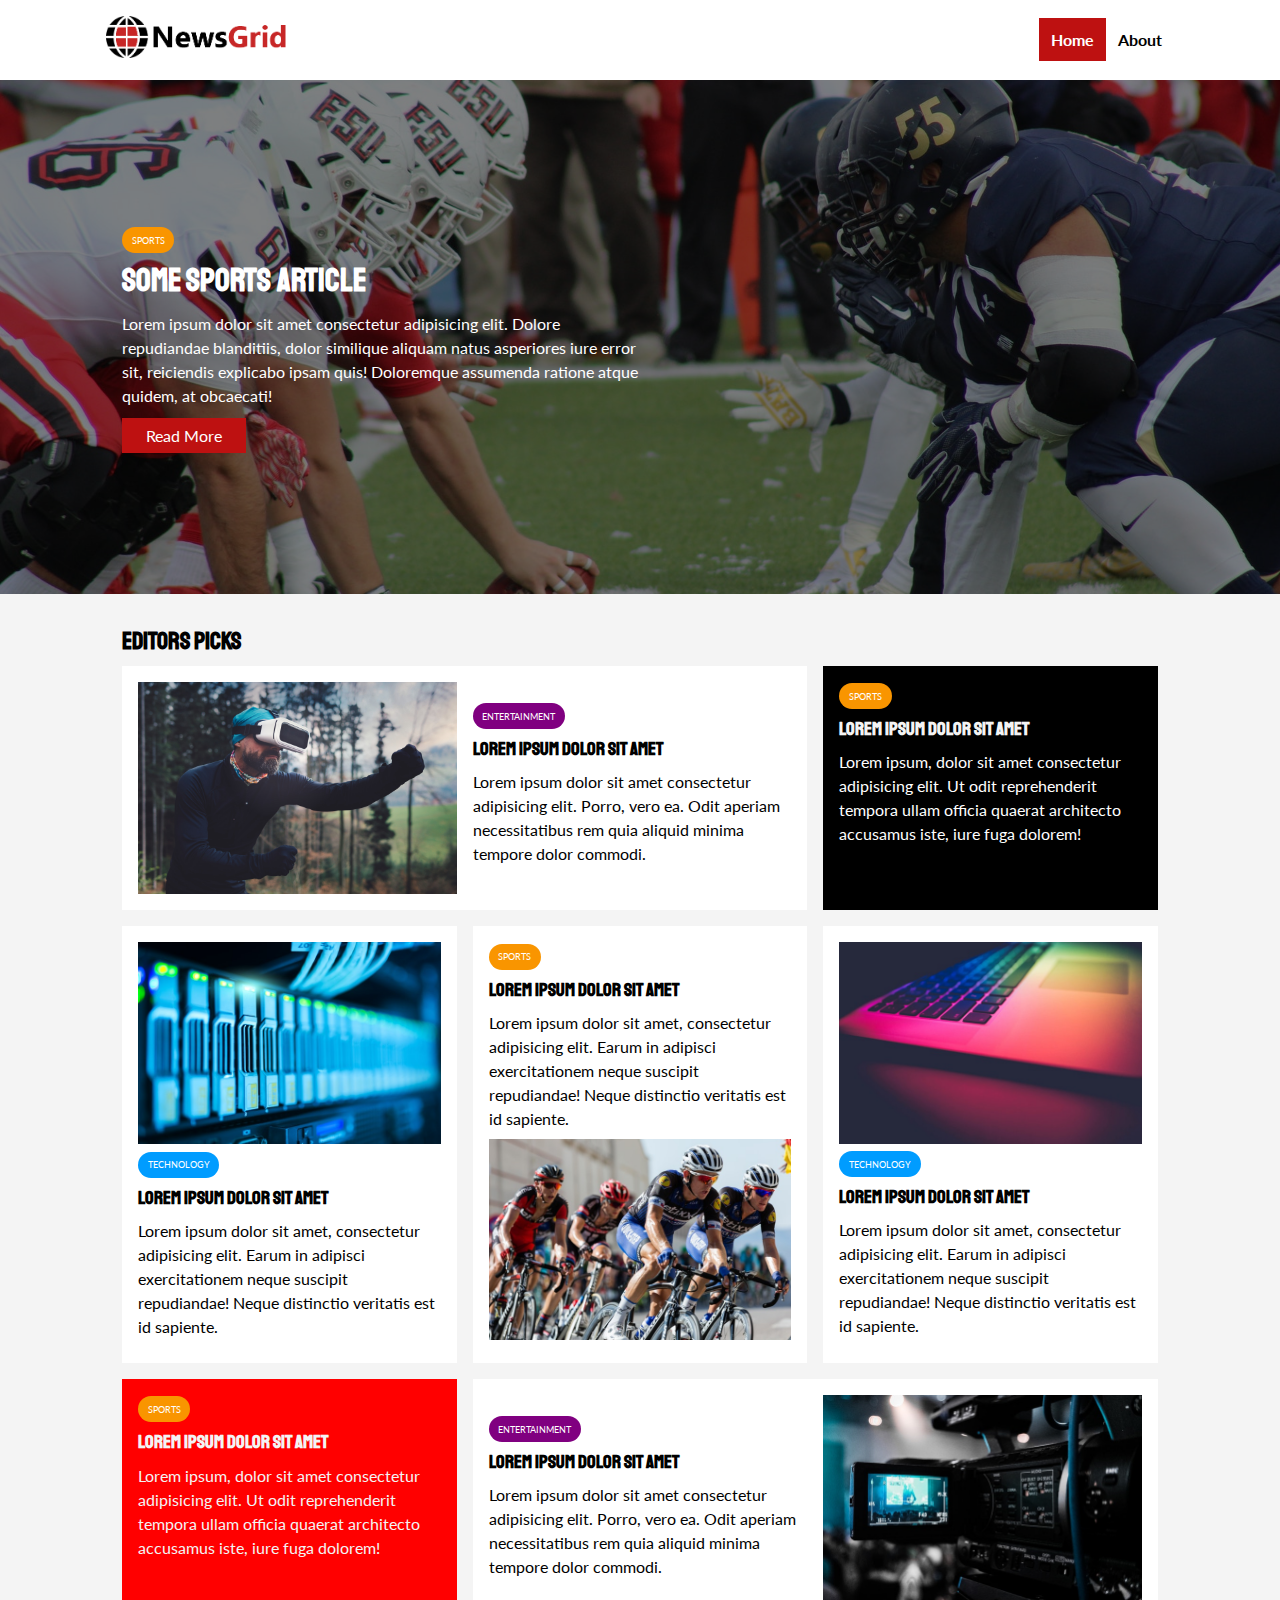
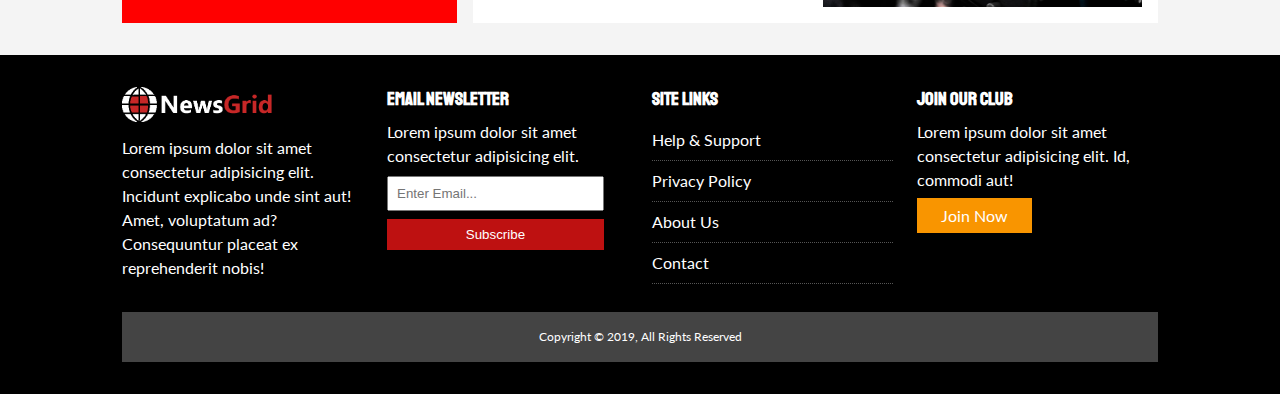
==== index.html @ a492d1f8 "initial commit" ====
<!DOCTYPE html>
<html lang="en">
<head>
  <meta charset="UTF-8">
  <meta http-equiv="X-UA-Compatible" content="IE=edge">
  <meta name="viewport" content="width=device-width, initial-scale=1.0">
  <link rel="shortcut icon" href="/favicon.ico" type="image/x-icon">
  <link rel="stylesheet" href="/style.css">
  <link rel="stylesheet" media="screen and (max-width:768px") href="mobile.css">
  <link rel="preconnect" href="https://fonts.gstatic.com">
  <link href="https://fonts.googleapis.com/css2?family=Lato:ital,wght@0,300;0,400;0,700;1,300&family=Staatliches&display=swap" rel="stylesheet">
  <link rel="stylesheet" href="https://cdnjs.cloudflare.com/ajax/libs/font-awesome/5.15.2/css/all.min.css" integrity="sha512-HK5fgLBL+xu6dm/Ii3z4xhlSUyZgTT9tuc/hSrtw6uzJOvgRr2a9jyxxT1ely+B+xFAmJKVSTbpM/CuL7qxO8w==" crossorigin="anonymous" />
  <title>News Grid | Latest News</title>
</head>
<body>
  <nav id="main-nav">
    <div class="container">
      <a href="index.html"><img src="/imgs/logo.png" class="logo" alt="News Grid"></a>
      <div class="social">
        <a href="facebook.com" target="_blank">
          <i class="fab fa-facebook fa-2x"></i>
        </a>
        <a href="twitter.com" target="_blank">
          <i class="fab fa-twitter fa-2x"></i>
        </a>
        <a href="instagram.com" target="_blank">
          <i class="fab fa-instagram fa-2x"></i>
        </a>
        <a href="youtube.com" target="_blank">
          <i class="fab fa-youtube fa-2x"></i>
        </a>
      </div>
      <div>
        <ul>
          <li><a href="index.html" class="current">Home</a></li>
          <li><a href="about.html">About</a></li>
        </ul>
      </div>
    </div>
  </nav>  

  <header id="showcase">
    <div class="container">
      <div class="showcase-container">
        <div class="showcase-content">
          <div class="category category-sports">Sports
          </div>
          <h1>Some Sports Article</h1>
          <p>
            Lorem ipsum dolor sit amet consectetur adipisicing elit. Dolore repudiandae blanditiis, dolor similique aliquam natus asperiores iure error sit, reiciendis explicabo ipsam quis! Doloremque assumenda ratione atque quidem, at obcaecati!
          </p>
          <a href="#" class="btn btn-primary">Read More</a>
        </div>
      </div>
    </div>
  </header>

  <section id="home-articles" class="py-2">
    <div class="container">
      <h2>Editors Picks</h2>
      <div class="article-container">
        <article class="card">
          <img src="/imgs/ent1.jpg" alt="">
          <div>
            <div class="category category-entertainment">Entertainment</div>
            <h3>
              <a href="#">Lorem ipsum dolor sit amet</a>
            </h3>
            <p>
              Lorem ipsum dolor sit amet consectetur adipisicing elit. Porro, vero ea. Odit aperiam necessitatibus rem quia aliquid minima tempore dolor commodi.
            </p>
          </div>
        </article>

        <article class="card bg-dark">
            <div class="category category-sports">Sports</div>
            <h3><a href="#">Lorem ipsum dolor sit amet</a></h3>
            <p>
              Lorem ipsum, dolor sit amet consectetur adipisicing elit. Ut odit reprehenderit tempora ullam officia quaerat architecto accusamus iste, iure fuga dolorem!
            </p>   
        </article>
        <article class="card">
          <img src="/imgs/tech1.jpg" alt="">
          <div>
            <div class="category category-technology">Technology
            </div>
            <h3><a href="#">Lorem ipsum dolor sit amet</a></h3>
            <p>
              Lorem ipsum dolor sit amet, consectetur adipisicing elit. Earum in adipisci exercitationem neque suscipit repudiandae! Neque distinctio veritatis est id sapiente.
            </p>
          </div>
        </article>

        <article class="card">
          <div>
            <div class="category category-sports">Sports
            </div>
            <h3><a href="#">Lorem ipsum dolor sit amet</a></h3>
            <p>
              Lorem ipsum dolor sit amet, consectetur adipisicing elit. Earum in adipisci exercitationem neque suscipit repudiandae! Neque distinctio veritatis est id sapiente.
            </p>
          </div>
          <img src="/imgs/sports1.jpg" alt="">
        </article>

        <article class="card">
          <img src="/imgs/tech2.jpg" alt="">
          <div>
            <div class="category category-technology">Technology
            </div>
            <h3><a href="#">Lorem ipsum dolor sit amet</a></h3>
            <p>
              Lorem ipsum dolor sit amet, consectetur adipisicing elit. Earum in adipisci exercitationem neque suscipit
              repudiandae! Neque distinctio veritatis est id sapiente.
            </p>
          </div>
        </article>

        <article class="card bg-red">
          <div class="category category-sports">Sports</div>
          <h3><a href="#">Lorem ipsum dolor sit amet</a></h3>
          <p>
            Lorem ipsum, dolor sit amet consectetur adipisicing elit. Ut odit reprehenderit tempora ullam officia quaerat
            architecto accusamus iste, iure fuga dolorem!
          </p>
        </article>

        <article class="card">
          
          <div>
            <div class="category category-entertainment">Entertainment</div>
            <h3>
              <a href="#">Lorem ipsum dolor sit amet</a>
            </h3>
            <p>
              Lorem ipsum dolor sit amet consectetur adipisicing elit. Porro, vero ea. Odit aperiam necessitatibus rem quia
              aliquid minima tempore dolor commodi.
            </p>
          </div>
          <img src="/imgs/ent2.jpg" alt="">
        </article>
      </div>
    </div>
  </section>

  <footer id="main-footer" class="py-2">
    <div class="container footer-container">
      <div>
        <img src="/imgs/logo_light.png" alt="News Grid">
        <p>
          Lorem ipsum dolor sit amet consectetur adipisicing elit. Incidunt explicabo unde sint aut! Amet, voluptatum ad? Consequuntur placeat ex reprehenderit nobis!
        </p>
      </div>

      <div>
        <h3>Email Newsletter</h3>
        <p>Lorem ipsum dolor sit amet consectetur adipisicing elit.</p>
        <form action="">
          <input type="email" name="email" id="email" placeholder="Enter Email...">
          <input type="submit" class="btn btn-primary" value="Subscribe">
        </form>
      </div>
      <div>
        <h3>Site Links</h3>
        <ul class="list">
          <li><a href="#">Help & Support</a></li>
          <li><a href="#">Privacy Policy</a></li>
          <li><a href="#">About Us</a></li>
          <li><a href="#">Contact</a></li>
        </ul>
      </div>
      <div>
        <h3>Join Our Club</h3>
        <p class="margme">
          Lorem ipsum dolor sit amet consectetur adipisicing elit. Id, commodi aut!
        </p>
        <a href="#" class="btn btn-secondary">Join Now</a>
      </div>

      <div>
        <p>
          Copyright &COPY; 2019, All Rights Reserved
        </p>
      </div>
    </div>

  </footer>
</body>
</html>
---- style.css ----
/* reset of the padding margin and box-sizing */

body {
  font-family: "lato", sans-serif;
  line-height: 1.5;
}

* {
  margin: 0;
  padding: 0;
  box-sizing: border-box;
}

/* utilities */
ul {
  list-style: none;
}

a {
  text-decoration: none;
}

h1,
h2,
h3,
h4,
h5,
h6 {
  font-family: "Staatliches", cursive;
  margin-bottom: 0.55rem;
  line-height: 1.3;
  text-transform: uppercase;
}

.l-heading {
  font-size: 3rem;
}

a {
  color: black;
}

p {
  margin: 0.5rem 0;
}

section {
  background: #f4f4f4;
}

.btn {
  padding: 0.5rem 1.5rem;
  color: #fff;
  background: black;
  border: none;
}

.btn-primary {
  background: rgb(190, 17, 17);
}

.btn-secondary {
  background: #f99500;
}

.btn-block {
  display: block;
  width: 100%;
  text-align: center;
}

/* logos bg-hover */

.social .fa-facebook:hover,
.social .fa-twitter:hover {
  color: #009cff !important;
}

.social .fa-instagram:hover {
  color: #c13584 !important;
}

.social .fa-youtube:hover {
  color: red !important;
}

.bg-dark {
  background: black !important;
  color: #fff !important;
}
.bg-dark h3 a {
  color: #f4f4f4;
}

.bg-red,
.bg-red h3 a {
  background: red !important;
  color: #f4f4f4;
}

.py-2 {
  padding: 2rem 0;
}

.btn:hover {
  opacity: 0.8;
}
.container {
  max-width: 1100px;
  margin: auto;
  overflow: auto;
  padding: 0 2rem;
}

.category {
  display: inline-block;
  color: #fff;
  font-size: 0.55rem;
  text-transform: uppercase;
  padding: 0.4rem 0.6rem;
  border-radius: 15px;
  margin-bottom: 0.5rem;
}

.category-sports {
  background: #f99500;
}

.category-entertainment {
  background: purple;
}
.category-technology {
  background: #009cff;
}
.card {
  background: #fff;
  padding: 1rem;
}

img {
  width: 100%;
}

/* navbar section*/
#main-nav {
  position: sticky;
  background: #ffff;
  top: 0;
  z-index: 2;
}
#main-nav .container {
  display: grid;
  grid-template-columns: 6fr 3fr 2fr;
  align-items: center;
  padding: 1rem;
}

#main-nav .logo {
  width: 180px;
}
#main-nav .social {
  display: flex;
  justify-self: center;
  margin: 0 5rem;
}

#main-nav .social i {
  padding: 0.5rem;

  color: darkslategrey;
}

#main-nav ul {
  display: flex;
  justify-self: end;
}

#main-nav ul li a {
  color: black;
  padding: 0.75rem;
  font-weight: bold;
}

#main-nav ul li a.current {
  background: rgb(190, 17, 17);
  color: #ffff;
}

#main-nav ul li a:hover {
  background: #f4f4f4;
  color: black;
}

/* Showcase styling */

#showcase {
  background: black;
  color: #ffff;
  padding: 2rem;
  position: relative;
}

#showcase:before {
  content: "";
  background: url("/imgs/featured.jpg") no-repeat center center/cover;
  position: absolute;
  top: 0;
  left: 0;
  width: 100%;
  height: 100%;
  opacity: 0.5;
}

#showcase .showcase-container {
  display: grid;
  grid-template-columns: repeat(2, 1fr);
  justify-content: center;
  align-items: center;
  height: 50vh;
}

#showcase .showcase-content {
  z-index: 1;
  /* position: relative; */
}

#showcase .showcase-content p {
  margin-bottom: 1rem;
}

/* articles */
#home-articles .article-container {
  display: grid;
  grid-template-columns: repeat(3, 1fr);
  grid-gap: 1rem;
}

#home-articles .article-container > *:first-child,
#home-articles .article-container > *:last-child {
  display: grid;
  grid-template-columns: repeat(2, 1fr);
  grid-gap: 1rem;
  align-items: center;
  grid-column: 1 / span 2;
}

#home-articles .article-container > *:last-child {
  grid-column: 2 / span 2;
}

/* footer section */
#main-footer {
  background-color: black;
  color: #fff;
}

#main-footer .footer-container {
  display: grid;
  grid-template-columns: repeat(4, 1fr);
  grid-gap: 1.5rem;
}

#main-footer img {
  width: 150px;
}

#main-footer .footer-container input[type="email"] {
  width: 90%;
  padding: 0.5rem;
  margin-bottom: 0.5rem;
}

#main-footer .footer-container input[type="submit"] {
  width: 90%;
}

#main-footer .footer-container a {
  color: #fff;
}

.list li {
  padding: 0.5rem 0;
  border-bottom: #555 dotted 1px;
}

#main-footer .footer-container div .margme {
  margin-bottom: 0.75rem;
}

#main-footer .footer-container > *:last-child {
  background-color: #444;
  grid-column: 1 / span 4;
  text-align: center;
  padding: 0.5rem;
  font-size: 0.75rem;
}

/* About section */
.about-container {
  display: grid;
  grid-template-columns: 5fr 2fr;
  grid-gap: 1.5rem;
  margin: 2rem 0;
}

#about .about-container > *:first-child {
  grid-row: 1 / span 3;
}
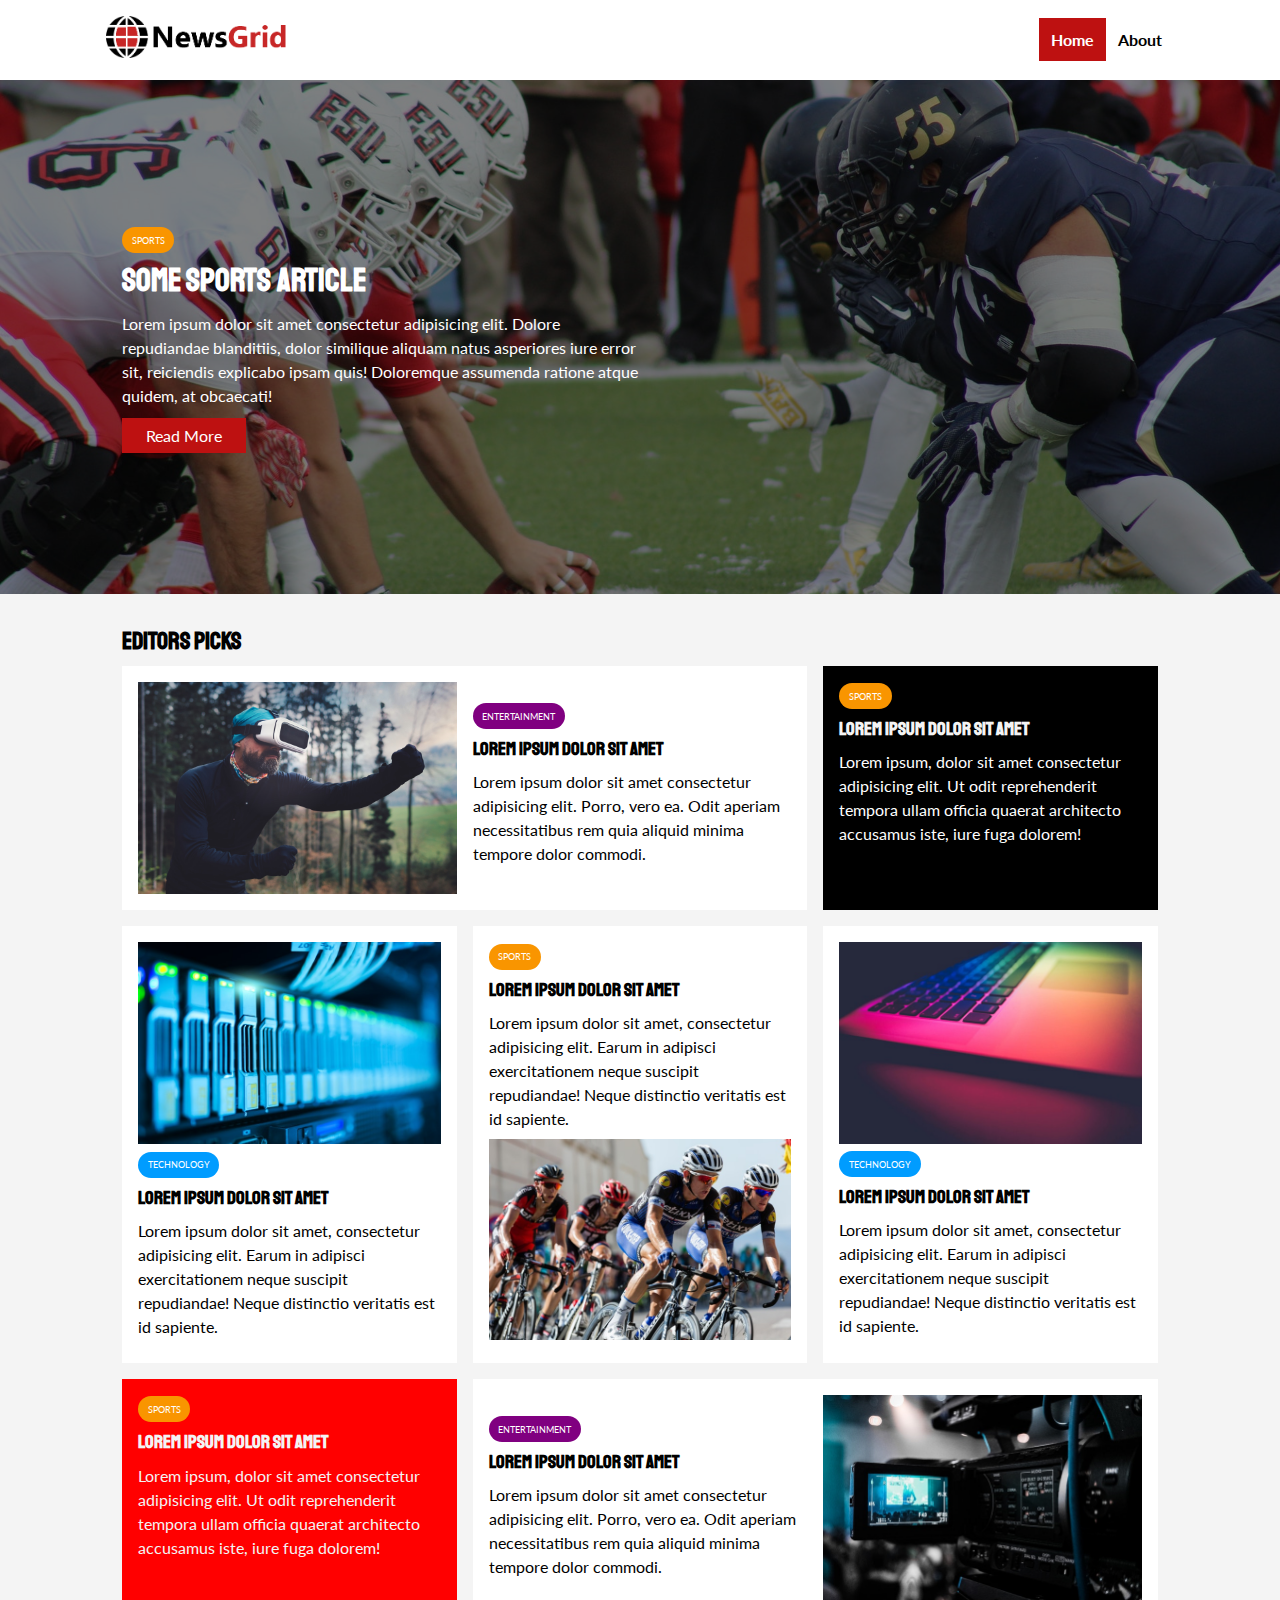
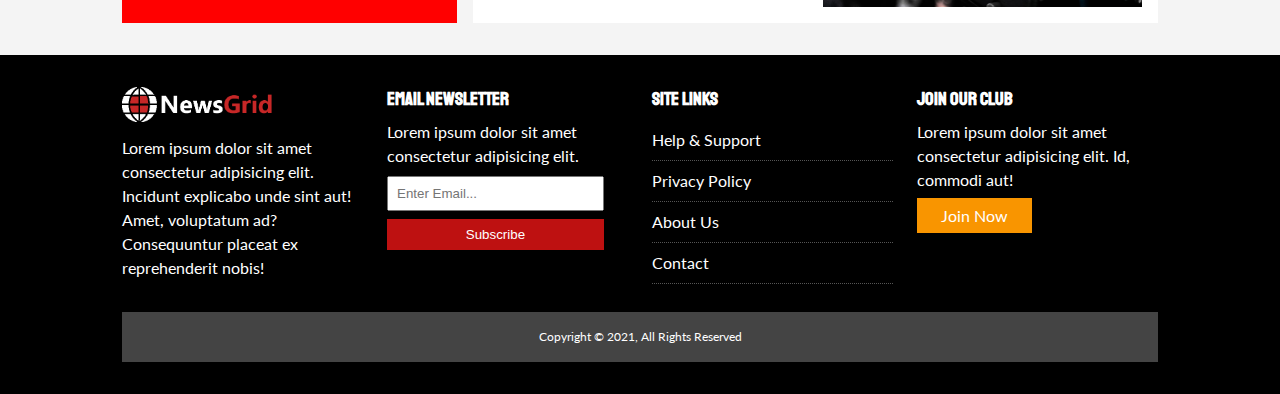
==== commit fb6e76fe: "updated form" ====
--- a/index.html
+++ b/index.html
@@ -155,7 +155,7 @@
       <div>
         <h3>Email Newsletter</h3>
         <p>Lorem ipsum dolor sit amet consectetur adipisicing elit.</p>
-        <form action="">
+        <form name="contact" method="POST" data-netlify="true">
           <input type="email" name="email" id="email" placeholder="Enter Email...">
           <input type="submit" class="btn btn-primary" value="Subscribe">
         </form>
@@ -179,7 +179,7 @@
 
       <div>
         <p>
-          Copyright &COPY; 2019, All Rights Reserved
+          Copyright &COPY; 2021, All Rights Reserved
         </p>
       </div>
     </div>
